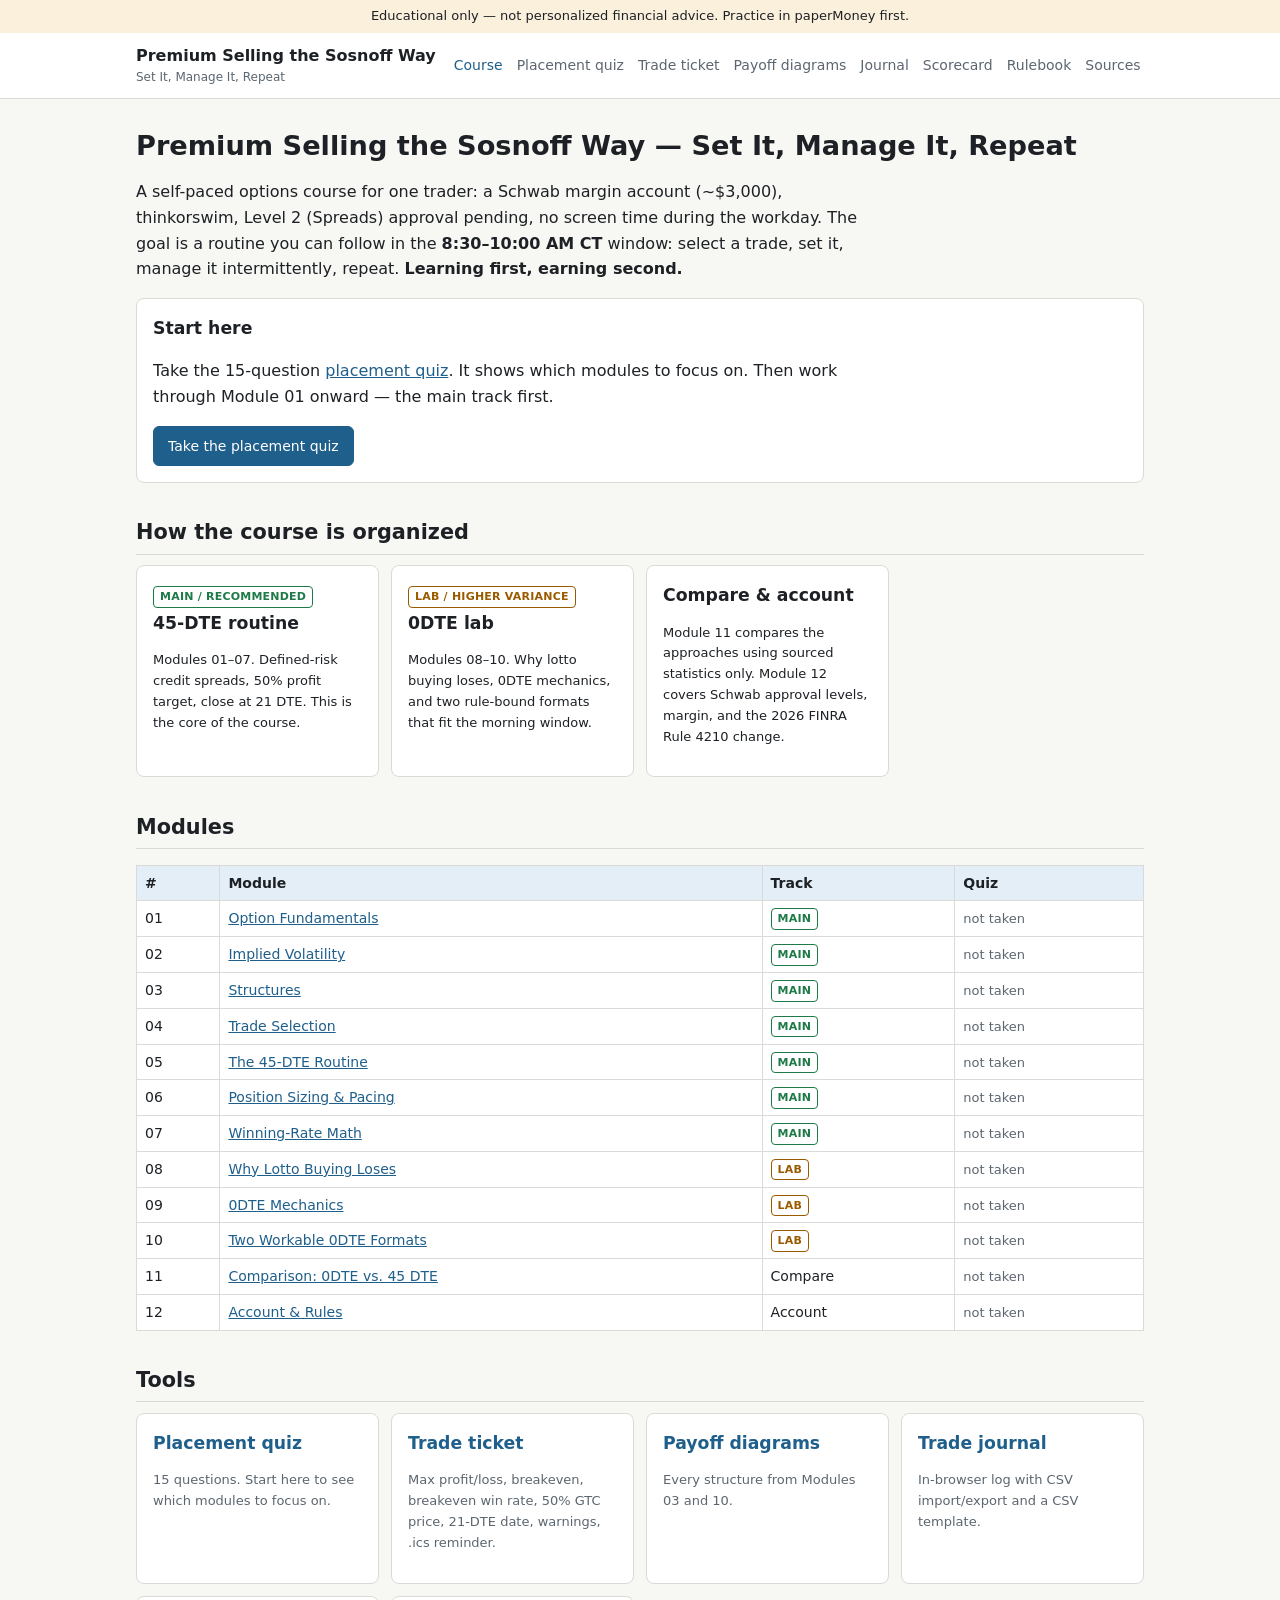
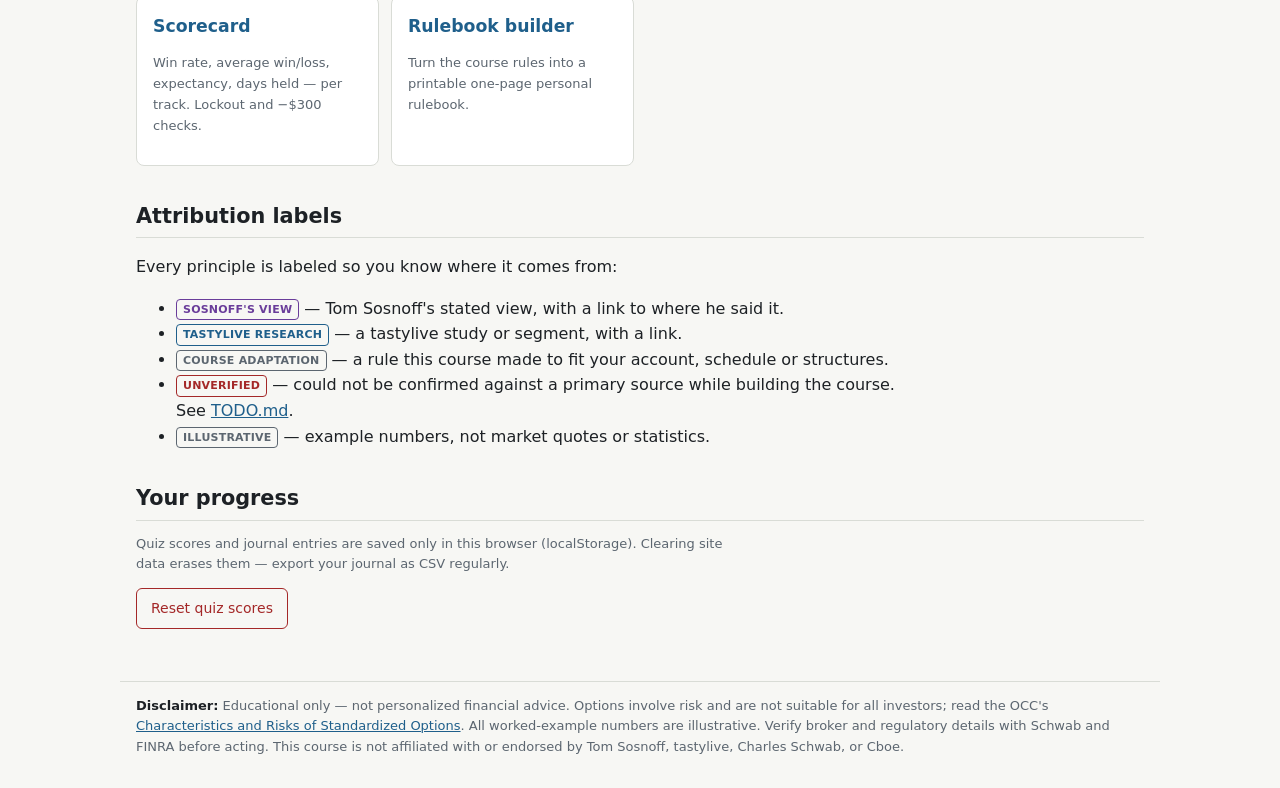
==== index.html @ c1ba0f3a "Build static options course: modules, quizzes, payoff, ticket, journal tools Self-paced course "Prem" ====
<!doctype html>
<html lang="en">
<head>
  <meta charset="utf-8">
  <meta name="viewport" content="width=device-width, initial-scale=1">
  <title>Premium Selling the Sosnoff Way — Set It, Manage It, Repeat</title>
  <link rel="stylesheet" href="css/style.css">
</head>
<body>
  <main>
    <h1>Premium Selling the Sosnoff Way — Set It, Manage It, Repeat</h1>
    <p>A self-paced options course for one trader: a Schwab margin account (~$3,000), thinkorswim, Level 2 (Spreads) approval pending, no screen time during the workday. The goal is a routine you can follow in the <strong>8:30–10:00 AM CT</strong> window: select a trade, set it, manage it intermittently, repeat. <strong>Learning first, earning second.</strong></p>

    <div class="card" id="next-step"></div>

    <h2>How the course is organized</h2>
    <div class="grid">
      <div class="card"><h3><span class="badge main">Main / recommended</span><br>45-DTE routine</h3><p class="small">Modules 01–07. Defined-risk credit spreads, 50% profit target, close at 21 DTE. This is the core of the course.</p></div>
      <div class="card"><h3><span class="badge lab">Lab / higher variance</span><br>0DTE lab</h3><p class="small">Modules 08–10. Why lotto buying loses, 0DTE mechanics, and two rule-bound formats that fit the morning window.</p></div>
      <div class="card"><h3>Compare &amp; account</h3><p class="small">Module 11 compares the approaches using sourced statistics only. Module 12 covers Schwab approval levels, margin, and the 2026 FINRA Rule 4210 change.</p></div>
    </div>

    <h2>Modules</h2>
    <div class="table-wrap"><table id="module-table"><thead><tr><th>#</th><th>Module</th><th>Track</th><th>Quiz</th></tr></thead><tbody></tbody></table></div>

    <h2>Tools</h2>
    <div class="grid">
      <a class="card" href="placement.html"><h3>Placement quiz</h3><p class="small muted">15 questions. Start here to see which modules to focus on.</p></a>
      <a class="card" href="ticket.html"><h3>Trade ticket</h3><p class="small muted">Max profit/loss, breakeven, breakeven win rate, 50% GTC price, 21-DTE date, warnings, .ics reminder.</p></a>
      <a class="card" href="payoff.html"><h3>Payoff diagrams</h3><p class="small muted">Every structure from Modules 03 and 10.</p></a>
      <a class="card" href="journal.html"><h3>Trade journal</h3><p class="small muted">In-browser log with CSV import/export and a CSV template.</p></a>
      <a class="card" href="scorecard.html"><h3>Scorecard</h3><p class="small muted">Win rate, average win/loss, expectancy, days held — per track. Lockout and −$300 checks.</p></a>
      <a class="card" href="rulebook.html"><h3>Rulebook builder</h3><p class="small muted">Turn the course rules into a printable one-page personal rulebook.</p></a>
    </div>

    <h2>Attribution labels</h2>
    <p>Every principle is labeled so you know where it comes from:</p>
    <ul>
      <li><span class="badge sosnoff">Sosnoff's view</span> — Tom Sosnoff's stated view, with a link to where he said it.</li>
      <li><span class="badge tasty">tastylive research</span> — a tastylive study or segment, with a link.</li>
      <li><span class="badge adapt">Course adaptation</span> — a rule this course made to fit your account, schedule or structures.</li>
      <li><span class="badge unverified">Unverified</span> — could not be confirmed against a primary source while building the course. See <a href="TODO.md">TODO.md</a>.</li>
      <li><span class="badge illus">Illustrative</span> — example numbers, not market quotes or statistics.</li>
    </ul>

    <h2>Your progress</h2>
    <p class="small muted">Quiz scores and journal entries are saved only in this browser (localStorage). Clearing site data erases them — export your journal as CSV regularly.</p>
    <div class="actions"><button type="button" class="danger" id="reset-progress">Reset quiz scores</button></div>
  </main>
  <footer class="disclaimer"><strong>Disclaimer:</strong> Educational only — not personalized financial advice. Options involve risk and are not suitable for all investors; read the OCC's <a href="https://www.theocc.com/company-information/documents-and-archives/options-disclosure-document" target="_blank" rel="noopener">Characteristics and Risks of Standardized Options</a>. All worked-example numbers are illustrative. Verify broker and regulatory details with Schwab and FINRA before acting. This course is not affiliated with or endorsed by Tom Sosnoff, tastylive, Charles Schwab, or Cboe.</footer>
  <script src="js/common.js"></script>
  <script src="js/quiz.js"></script>
  <script>
  (function () {
    var C = window.Course;
    var trackLabel = { main: '<span class="badge main">Main</span>', lab: '<span class="badge lab">Lab</span>', compare: "Compare", account: "Account" };
    var tbody = document.querySelector("#module-table tbody");
    var done = 0;
    C.MODULES.forEach(function (m) {
      var s = window.Quiz.getScore("module-" + m.id);
      if (s) done++;
      var pill = s ? '<span class="progress-pill' + (s.best === s.total ? " done" : "") + '">best ' + s.best + "/" + s.total + "</span>" : '<span class="muted small">not taken</span>';
      var tr = document.createElement("tr");
      tr.innerHTML = "<td>" + m.id + '</td><td><a href="module.html?m=' + m.id + '">' + C.esc(m.title) + "</a></td><td>" + trackLabel[m.track] + "</td><td>" + pill + "</td>";
      tbody.appendChild(tr);
    });
    var pl = C.load(C.KEYS.placement, null);
    var next = document.getElementById("next-step");
    if (!pl) {
      next.innerHTML = "<h3>Start here</h3><p>Take the 15-question <a href=\"placement.html\">placement quiz</a>. It shows which modules to focus on. Then work through Module 01 onward — the main track first.</p>" +
        '<a class="btn" href="placement.html">Take the placement quiz</a>';
    } else {
      var rec = pl.recommend || "01";
      var mod = C.MODULES.filter(function (m) { return m.id === rec; })[0] || C.MODULES[0];
      next.innerHTML = "<h3>Your next step</h3><p>Placement score " + pl.score + "/" + pl.total + ". Suggested starting point: <strong>Module " + mod.id + " — " + C.esc(mod.title) + "</strong>. Quizzes taken: " + done + " of " + C.MODULES.length + ".</p>" +
        '<div class="actions"><a class="btn" href="module.html?m=' + mod.id + '">Go to Module ' + mod.id + '</a><a class="btn secondary" href="placement.html">Retake placement</a></div>';
    }
    document.getElementById("reset-progress").addEventListener("click", function () {
      if (!confirm("Erase all quiz scores (module quizzes and placement) from this browser?")) return;
      C.MODULES.forEach(function (m) { try { localStorage.removeItem(C.KEYS.quizPrefix + "module-" + m.id); } catch (e) {} });
      try { localStorage.removeItem(C.KEYS.quizPrefix + "placement"); localStorage.removeItem(C.KEYS.placement); } catch (e) {}
      location.reload();
    });
  })();
  </script>
</body>
</html>
---- css/style.css ----
:root {
  --bg: #f7f7f4;
  --surface: #ffffff;
  --text: #1d2125;
  --muted: #5c6670;
  --border: #d9dcd6;
  --accent: #1f5f8b;
  --accent-soft: #e3eef6;
  --good: #1e7a46;
  --good-soft: #e2f3e9;
  --warn: #9a5b00;
  --warn-soft: #fbf0dc;
  --bad: #a42828;
  --bad-soft: #f8e3e3;
  --sosnoff: #6a3d9a;
  --tasty: #1f5f8b;
  --adapt: #5c6670;
  --unverified: #a42828;
  --chart-grid: #e4e6e1;
  --radius: 8px;
  --mono: ui-monospace, SFMono-Regular, Menlo, Consolas, monospace;
}
@media (prefers-color-scheme: dark) {
  :root:not([data-theme="light"]) {
    --bg: #15181b;
    --surface: #1d2125;
    --text: #e6e8ea;
    --muted: #9aa4ad;
    --border: #343a40;
    --accent: #6fb1e0;
    --accent-soft: #1e3242;
    --good: #5cc28a;
    --good-soft: #17301f;
    --warn: #e0a64a;
    --warn-soft: #362a14;
    --bad: #ef7d7d;
    --bad-soft: #3a1c1c;
    --sosnoff: #b48ee0;
    --tasty: #6fb1e0;
    --adapt: #9aa4ad;
    --unverified: #ef7d7d;
    --chart-grid: #2c3237;
  }
}

* { box-sizing: border-box; }
html { -webkit-text-size-adjust: 100%; }
body {
  margin: 0;
  background: var(--bg);
  color: var(--text);
  font: 16px/1.6 system-ui, -apple-system, "Segoe UI", Roboto, sans-serif;
}
a { color: var(--accent); }
img, svg { max-width: 100%; }

.site-header {
  background: var(--surface);
  border-bottom: 1px solid var(--border);
}
.site-header .inner {
  max-width: 1040px;
  margin: 0 auto;
  padding: 10px 16px;
  display: flex;
  flex-wrap: wrap;
  align-items: center;
  gap: 8px 18px;
}
.brand { font-weight: 700; text-decoration: none; color: var(--text); }
.brand small { display: block; font-weight: 400; color: var(--muted); font-size: 12px; }
nav.main-nav { display: flex; flex-wrap: wrap; gap: 4px 14px; font-size: 14px; }
nav.main-nav a { text-decoration: none; color: var(--muted); }
nav.main-nav a.active, nav.main-nav a:hover { color: var(--accent); }

main { max-width: 1040px; margin: 0 auto; padding: 20px 16px 40px; }
main.narrow { max-width: 820px; }

h1 { font-size: 1.7rem; line-height: 1.25; margin: 0.4em 0 0.5em; }
h2 { font-size: 1.3rem; margin: 1.6em 0 0.5em; border-bottom: 1px solid var(--border); padding-bottom: 4px; }
h3 { font-size: 1.08rem; margin: 1.3em 0 0.4em; }
p, li { max-width: 72ch; }
code { font-family: var(--mono); font-size: 0.9em; background: var(--accent-soft); padding: 1px 4px; border-radius: 4px; }
pre { background: var(--surface); border: 1px solid var(--border); padding: 12px; overflow-x: auto; border-radius: var(--radius); }
pre code { background: none; padding: 0; }
blockquote { margin: 1em 0; padding: 8px 14px; border-left: 4px solid var(--accent); background: var(--accent-soft); border-radius: 0 var(--radius) var(--radius) 0; }
hr { border: 0; border-top: 1px solid var(--border); margin: 2em 0; }

.table-wrap { overflow-x: auto; margin: 1em 0; }
table { border-collapse: collapse; width: 100%; font-size: 14px; background: var(--surface); }
th, td { border: 1px solid var(--border); padding: 6px 8px; text-align: left; vertical-align: top; }
th { background: var(--accent-soft); }
td.num, th.num { text-align: right; font-variant-numeric: tabular-nums; }

.card {
  background: var(--surface);
  border: 1px solid var(--border);
  border-radius: var(--radius);
  padding: 16px;
  margin: 12px 0;
}
.grid { display: grid; gap: 12px; grid-template-columns: repeat(auto-fill, minmax(240px, 1fr)); }
.grid .card { margin: 0; }
.card h3 { margin-top: 0; }
.muted { color: var(--muted); }
.small { font-size: 13px; }

.badge {
  display: inline-block;
  font-size: 11px;
  font-weight: 700;
  letter-spacing: 0.02em;
  text-transform: uppercase;
  padding: 1px 6px;
  border-radius: 4px;
  border: 1px solid currentColor;
  vertical-align: 1px;
  white-space: nowrap;
}
.badge.sosnoff { color: var(--sosnoff); }
.badge.tasty { color: var(--tasty); }
.badge.adapt { color: var(--adapt); }
.badge.unverified { color: var(--unverified); }
.badge.main { color: var(--good); }
.badge.lab { color: var(--warn); }
.badge.illus { color: var(--muted); }

.disclaimer {
  max-width: 1040px;
  margin: 0 auto;
  padding: 14px 16px 30px;
  font-size: 13px;
  color: var(--muted);
  border-top: 1px solid var(--border);
}
.disclaimer strong { color: var(--text); }
.top-disclaimer {
  background: var(--warn-soft);
  color: var(--text);
  font-size: 13px;
  padding: 6px 16px;
  text-align: center;
}

/* Forms */
form .row, .form-grid { display: grid; gap: 10px 14px; grid-template-columns: repeat(auto-fill, minmax(170px, 1fr)); }
label { display: block; font-size: 13px; color: var(--muted); }
label > input, label > select, label > textarea { margin-top: 3px; }
input, select, textarea, button {
  font: inherit;
  font-size: 15px;
  color: var(--text);
}
input, select, textarea {
  width: 100%;
  padding: 7px 8px;
  border: 1px solid var(--border);
  border-radius: 6px;
  background: var(--bg);
}
textarea { min-height: 60px; }
button, .btn {
  display: inline-block;
  padding: 8px 14px;
  border-radius: 6px;
  border: 1px solid var(--accent);
  background: var(--accent);
  color: #fff;
  cursor: pointer;
  text-decoration: none;
  font-size: 14px;
}
button.secondary, .btn.secondary { background: transparent; color: var(--accent); }
button.danger { background: transparent; border-color: var(--bad); color: var(--bad); }
button:disabled { opacity: 0.5; cursor: not-allowed; }
.actions { display: flex; flex-wrap: wrap; gap: 8px; margin: 12px 0; }

.alert { padding: 10px 12px; border-radius: 6px; margin: 8px 0; border: 1px solid; }
.alert.bad { background: var(--bad-soft); border-color: var(--bad); }
.alert.warn { background: var(--warn-soft); border-color: var(--warn); }
.alert.good { background: var(--good-soft); border-color: var(--good); }

.kv { display: grid; grid-template-columns: repeat(auto-fill, minmax(180px, 1fr)); gap: 10px; }
.kv div { background: var(--bg); border: 1px solid var(--border); border-radius: 6px; padding: 8px 10px; }
.kv span { display: block; font-size: 12px; color: var(--muted); }
.kv b { font-size: 1.15rem; font-variant-numeric: tabular-nums; }

/* Quiz */
.quiz { background: var(--surface); border: 1px solid var(--border); border-radius: var(--radius); padding: 16px; margin: 16px 0; }
.quiz h3 { margin-top: 0; }
.quiz .q { margin: 14px 0; padding-top: 10px; border-top: 1px dashed var(--border); }
.quiz .q:first-of-type { border-top: 0; }
.quiz .q-text { font-weight: 600; }
.quiz .opt { display: flex; gap: 8px; align-items: flex-start; padding: 4px 6px; border-radius: 6px; color: var(--text); font-size: 15px; cursor: pointer; }
.quiz .opt input { width: auto; margin-top: 5px; }
.quiz .opt.correct { background: var(--good-soft); }
.quiz .opt.wrong { background: var(--bad-soft); }
.quiz .explain { display: none; margin: 6px 0 0; padding: 8px 10px; background: var(--accent-soft); border-radius: 6px; font-size: 14px; }
.quiz.graded .explain { display: block; }
.quiz .score { font-weight: 700; }

/* Charts */
.payoff-embed { background: var(--surface); border: 1px solid var(--border); border-radius: var(--radius); padding: 12px; margin: 16px 0; }
.payoff-embed .caption { font-size: 13px; color: var(--muted); }
svg.payoff text { font-size: 11px; fill: var(--muted); font-family: system-ui, sans-serif; }
svg.payoff .grid-line { stroke: var(--chart-grid); stroke-width: 1; }
svg.payoff .zero-line { stroke: var(--muted); stroke-width: 1; }
svg.payoff .pl-line { fill: none; stroke: var(--text); stroke-width: 2; }
svg.payoff .profit-area { fill: var(--good); opacity: 0.18; }
svg.payoff .loss-area { fill: var(--bad); opacity: 0.18; }
svg.payoff .spot-line { stroke: var(--accent); stroke-dasharray: 4 3; }
svg.payoff .be-line { stroke: var(--warn); stroke-dasharray: 2 3; }
svg.payoff .strike-dot { fill: var(--accent); }

.module-nav { display: flex; justify-content: space-between; gap: 10px; margin: 30px 0 0; flex-wrap: wrap; }
.progress-pill { font-size: 12px; padding: 1px 8px; border-radius: 999px; background: var(--accent-soft); color: var(--accent); white-space: nowrap; }
.progress-pill.done { background: var(--good-soft); color: var(--good); }

.checklist li { margin: 4px 0; }

@media print {
  .site-header, .top-disclaimer, .no-print, nav { display: none !important; }
  body { background: #fff; color: #000; font-size: 12px; }
  main { padding: 0; max-width: none; }
  .card { border: 1px solid #999; break-inside: avoid; }
  .disclaimer { color: #333; }
}

a.card { color: inherit; text-decoration: none; display: block; }
a.card:hover { border-color: var(--accent); }
a.card h3 { color: var(--accent); }

main { overflow-wrap: break-word; }
main a { overflow-wrap: anywhere; }
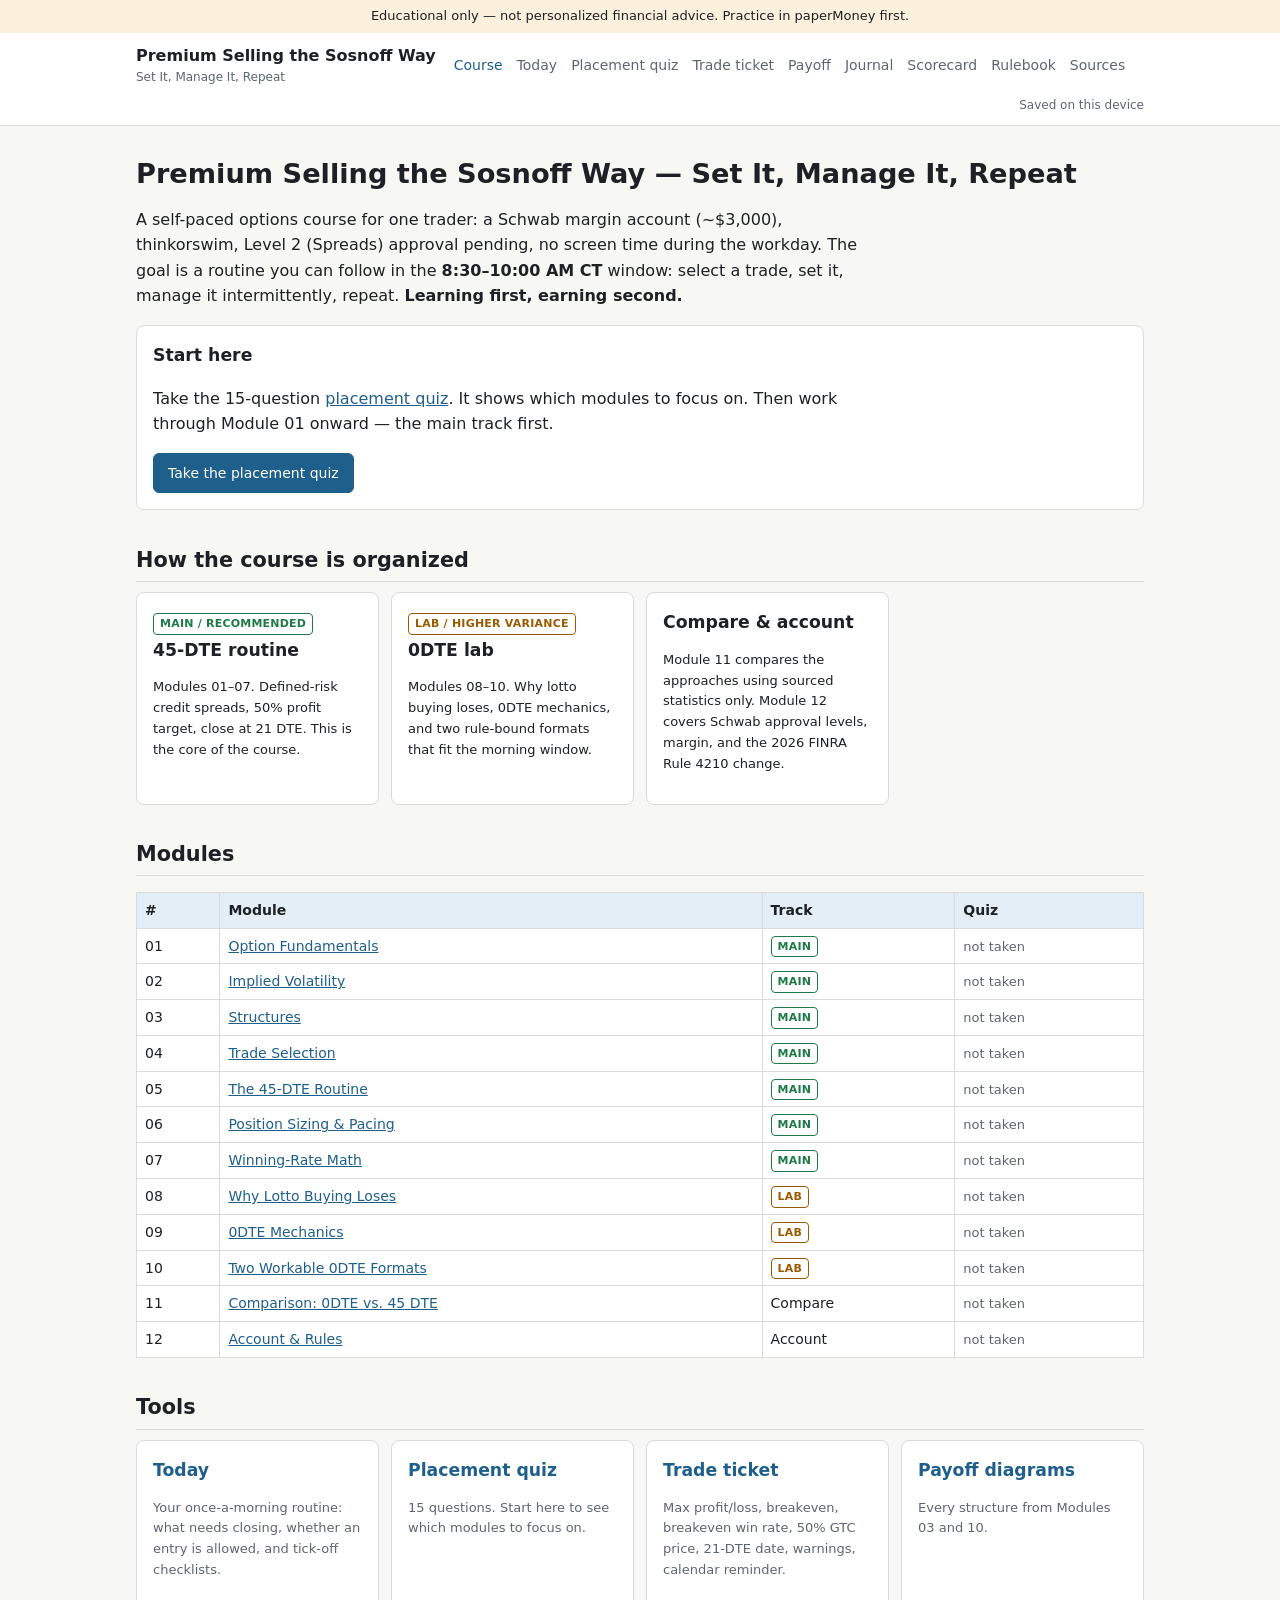
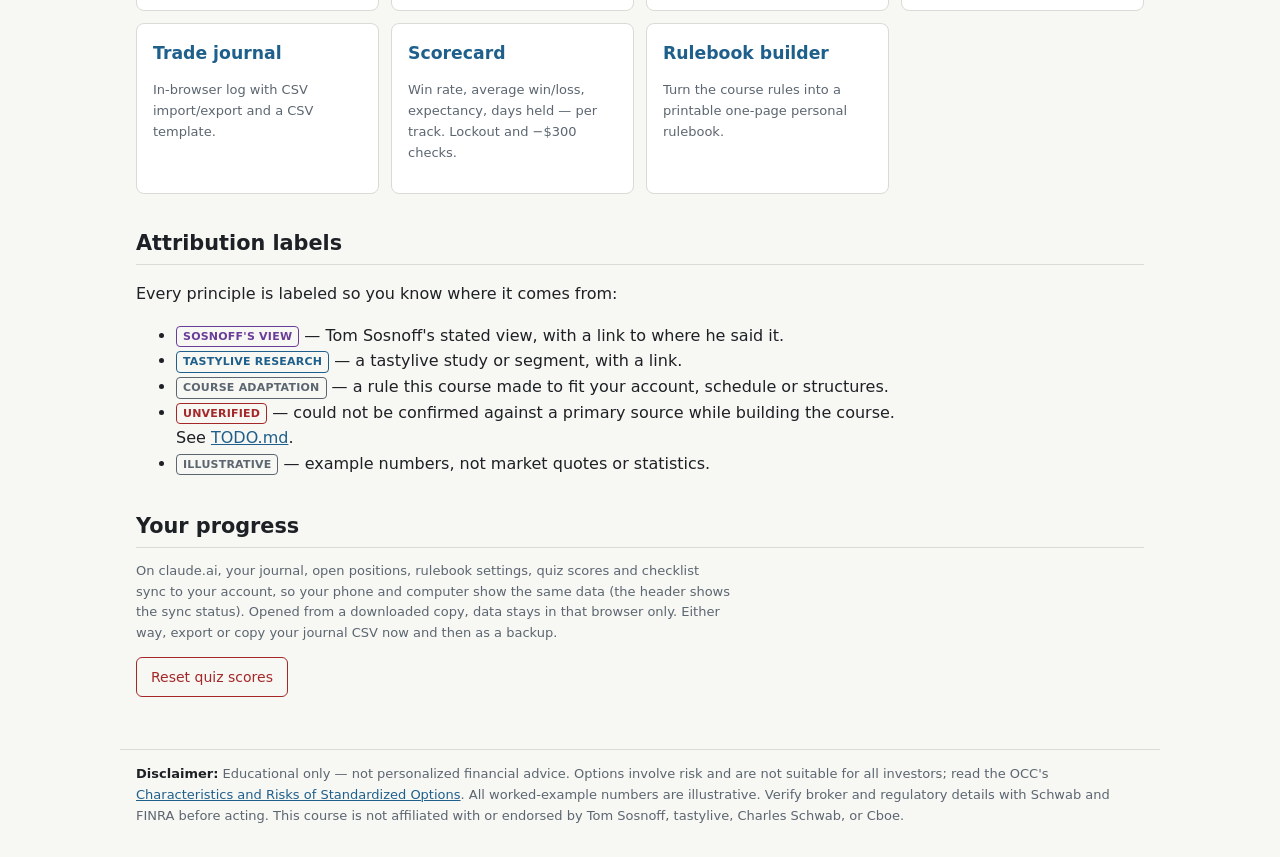
==== commit 5b658734: "Hosted mode: single-page shell, cross-device sync, Today checklist - index.html now hosts every page" ====
--- a/index.html
+++ b/index.html
@@ -25,8 +25,9 @@
 
     <h2>Tools</h2>
     <div class="grid">
+      <a class="card" href="checklist.html"><h3>Today</h3><p class="small muted">Your once-a-morning routine: what needs closing, whether an entry is allowed, and tick-off checklists.</p></a>
       <a class="card" href="placement.html"><h3>Placement quiz</h3><p class="small muted">15 questions. Start here to see which modules to focus on.</p></a>
-      <a class="card" href="ticket.html"><h3>Trade ticket</h3><p class="small muted">Max profit/loss, breakeven, breakeven win rate, 50% GTC price, 21-DTE date, warnings, .ics reminder.</p></a>
+      <a class="card" href="ticket.html"><h3>Trade ticket</h3><p class="small muted">Max profit/loss, breakeven, breakeven win rate, 50% GTC price, 21-DTE date, warnings, calendar reminder.</p></a>
       <a class="card" href="payoff.html"><h3>Payoff diagrams</h3><p class="small muted">Every structure from Modules 03 and 10.</p></a>
       <a class="card" href="journal.html"><h3>Trade journal</h3><p class="small muted">In-browser log with CSV import/export and a CSV template.</p></a>
       <a class="card" href="scorecard.html"><h3>Scorecard</h3><p class="small muted">Win rate, average win/loss, expectancy, days held — per track. Lockout and −$300 checks.</p></a>
@@ -44,44 +45,17 @@
     </ul>
 
     <h2>Your progress</h2>
-    <p class="small muted">Quiz scores and journal entries are saved only in this browser (localStorage). Clearing site data erases them — export your journal as CSV regularly.</p>
+    <p class="small muted">On claude.ai, your journal, open positions, rulebook settings, quiz scores and checklist sync to your account, so your phone and computer show the same data (the header shows the sync status). Opened from a downloaded copy, data stays in that browser only. Either way, export or copy your journal CSV now and then as a backup.</p>
     <div class="actions"><button type="button" class="danger" id="reset-progress">Reset quiz scores</button></div>
   </main>
   <footer class="disclaimer"><strong>Disclaimer:</strong> Educational only — not personalized financial advice. Options involve risk and are not suitable for all investors; read the OCC's <a href="https://www.theocc.com/company-information/documents-and-archives/options-disclosure-document" target="_blank" rel="noopener">Characteristics and Risks of Standardized Options</a>. All worked-example numbers are illustrative. Verify broker and regulatory details with Schwab and FINRA before acting. This course is not affiliated with or endorsed by Tom Sosnoff, tastylive, Charles Schwab, or Cboe.</footer>
+  <script src="js/sync.js"></script>
   <script src="js/common.js"></script>
+  <script src="js/md.js"></script>
   <script src="js/quiz.js"></script>
-  <script>
-  (function () {
-    var C = window.Course;
-    var trackLabel = { main: '<span class="badge main">Main</span>', lab: '<span class="badge lab">Lab</span>', compare: "Compare", account: "Account" };
-    var tbody = document.querySelector("#module-table tbody");
-    var done = 0;
-    C.MODULES.forEach(function (m) {
-      var s = window.Quiz.getScore("module-" + m.id);
-      if (s) done++;
-      var pill = s ? '<span class="progress-pill' + (s.best === s.total ? " done" : "") + '">best ' + s.best + "/" + s.total + "</span>" : '<span class="muted small">not taken</span>';
-      var tr = document.createElement("tr");
-      tr.innerHTML = "<td>" + m.id + '</td><td><a href="module.html?m=' + m.id + '">' + C.esc(m.title) + "</a></td><td>" + trackLabel[m.track] + "</td><td>" + pill + "</td>";
-      tbody.appendChild(tr);
-    });
-    var pl = C.load(C.KEYS.placement, null);
-    var next = document.getElementById("next-step");
-    if (!pl) {
-      next.innerHTML = "<h3>Start here</h3><p>Take the 15-question <a href=\"placement.html\">placement quiz</a>. It shows which modules to focus on. Then work through Module 01 onward — the main track first.</p>" +
-        '<a class="btn" href="placement.html">Take the placement quiz</a>';
-    } else {
-      var rec = pl.recommend || "01";
-      var mod = C.MODULES.filter(function (m) { return m.id === rec; })[0] || C.MODULES[0];
-      next.innerHTML = "<h3>Your next step</h3><p>Placement score " + pl.score + "/" + pl.total + ". Suggested starting point: <strong>Module " + mod.id + " — " + C.esc(mod.title) + "</strong>. Quizzes taken: " + done + " of " + C.MODULES.length + ".</p>" +
-        '<div class="actions"><a class="btn" href="module.html?m=' + mod.id + '">Go to Module ' + mod.id + '</a><a class="btn secondary" href="placement.html">Retake placement</a></div>';
-    }
-    document.getElementById("reset-progress").addEventListener("click", function () {
-      if (!confirm("Erase all quiz scores (module quizzes and placement) from this browser?")) return;
-      C.MODULES.forEach(function (m) { try { localStorage.removeItem(C.KEYS.quizPrefix + "module-" + m.id); } catch (e) {} });
-      try { localStorage.removeItem(C.KEYS.quizPrefix + "placement"); localStorage.removeItem(C.KEYS.placement); } catch (e) {}
-      location.reload();
-    });
-  })();
-  </script>
+  <script src="js/payoff.js"></script>
+  <script src="js/modules-bundle.js"></script>
+  <script src="js/shell.js"></script>
+  <script src="js/home.js"></script>
 </body>
 </html>
--- a/css/style.css
+++ b/css/style.css
@@ -40,10 +40,33 @@
     --adapt: #9aa4ad;
     --unverified: #ef7d7d;
     --chart-grid: #2c3237;
+    color-scheme: dark;
   }
 }
+:root[data-theme="dark"] {
+  --bg: #15181b;
+  --surface: #1d2125;
+  --text: #e6e8ea;
+  --muted: #9aa4ad;
+  --border: #343a40;
+  --accent: #6fb1e0;
+  --accent-soft: #1e3242;
+  --good: #5cc28a;
+  --good-soft: #17301f;
+  --warn: #e0a64a;
+  --warn-soft: #362a14;
+  --bad: #ef7d7d;
+  --bad-soft: #3a1c1c;
+  --sosnoff: #b48ee0;
+  --tasty: #6fb1e0;
+  --adapt: #9aa4ad;
+  --unverified: #ef7d7d;
+  --chart-grid: #2c3237;
+  color-scheme: dark;
+}
 
 * { box-sizing: border-box; }
+[hidden] { display: none !important; }
 html { -webkit-text-size-adjust: 100%; }
 body {
   margin: 0;
@@ -232,3 +255,16 @@
 
 main { overflow-wrap: break-word; }
 main a { overflow-wrap: anywhere; }
+
+.sync-pill { margin-left: auto; font-size: 12px; color: var(--muted); white-space: nowrap; }
+.sync-pill[data-state="synced"] { color: var(--good); }
+.sync-pill[data-state="error"], .sync-pill[data-state="full"] { color: var(--warn); }
+.copy-fallback { width: 100%; min-height: 160px; font-family: var(--mono); font-size: 12px; }
+@media (max-width: 640px) {
+  .site-header .inner { gap: 6px 12px; }
+  nav.main-nav { flex-wrap: nowrap; overflow-x: auto; width: 100%; padding-bottom: 4px; -webkit-overflow-scrolling: touch; }
+  nav.main-nav a { white-space: nowrap; padding: 4px 0; }
+  .sync-pill { margin-left: 0; }
+  h1 { font-size: 1.4rem; }
+  .actions button, .actions .btn { flex: 1 1 auto; text-align: center; }
+}
